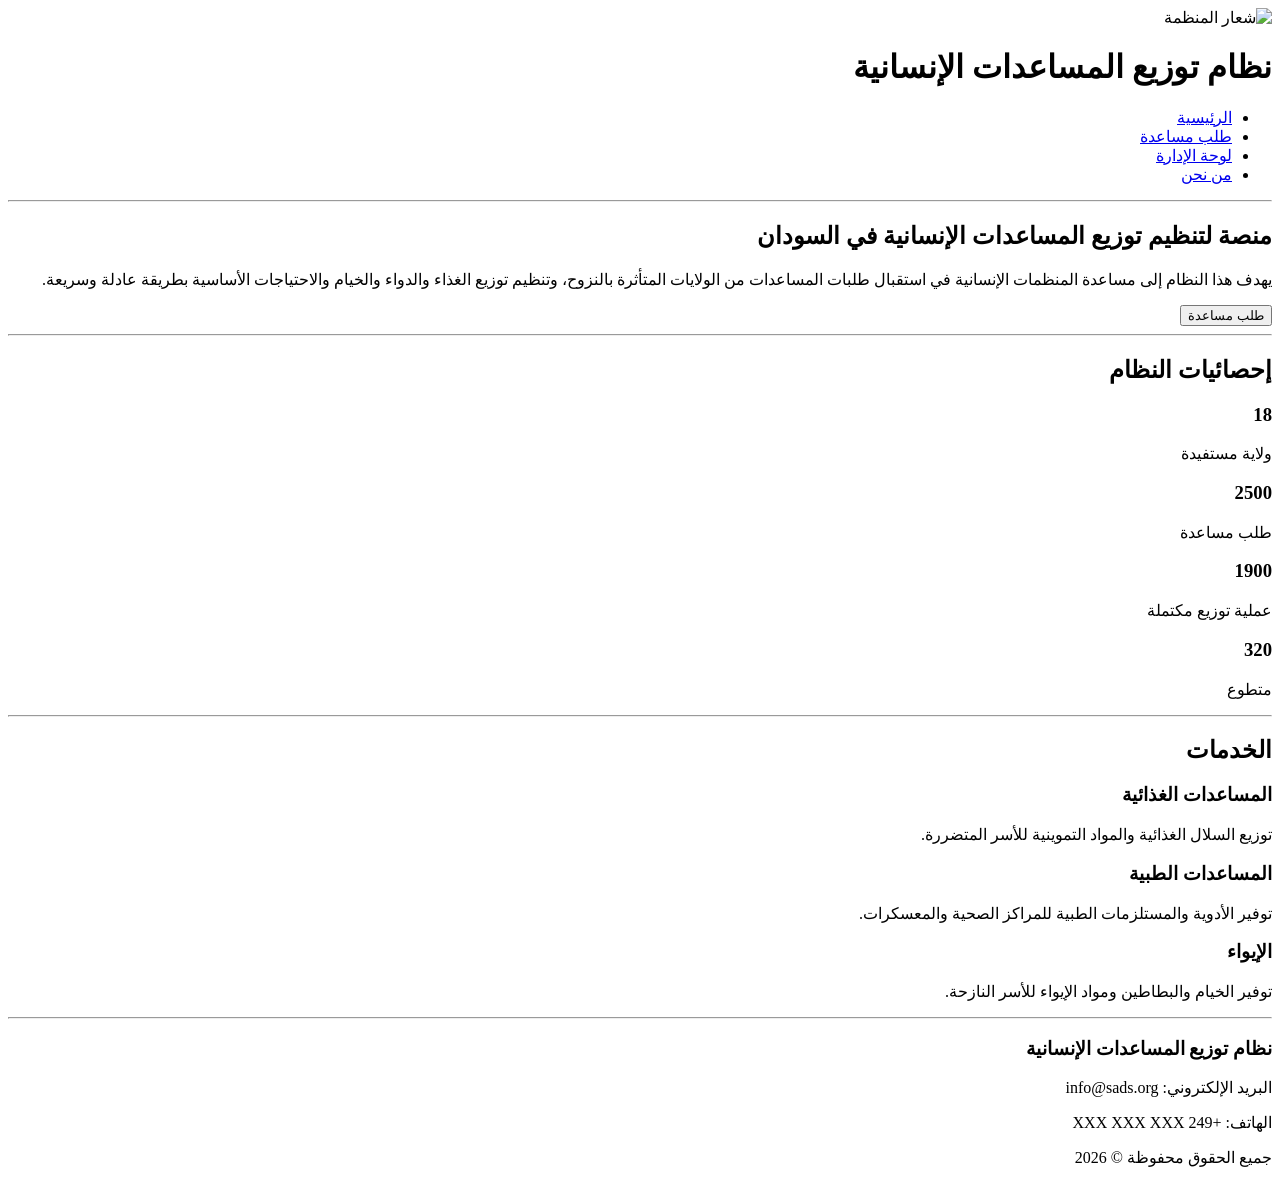
==== index.html @ 674c0995 "Add files via upload" ====
<!DOCTYPE html>
<html lang="ar" dir="rtl">

<head>
    <meta charset="UTF-8">
    <meta name="viewport" content="width=device-width, initial-scale=1.0">
   <link rel="stylesheet" href="css/style.css">
    <title>نظام توزيع المساعدات الإنسانية</title>
</head>

<body>
<script src="js/script.js"></script>
    <!-- رأس الصفحة -->
    <header>

        <div>
            <img src="images/logo.png" alt="شعار المنظمة" width="80">
            <h1>نظام توزيع المساعدات الإنسانية</h1>
        </div>

        <nav>
            <ul>
                <li><a href="index.html">الرئيسية</a></li>
                <li><a href="request.html">طلب مساعدة</a></li>
                <li><a href="dashboard.html">لوحة الإدارة</a></li>
                <li><a href="about.html">من نحن</a></li>
            </ul>
        </nav>

    </header>

    <hr>

    <!-- القسم الرئيسي -->
    <main>

        <section>

            <h2>منصة لتنظيم توزيع المساعدات الإنسانية في السودان</h2>

            <p>
                يهدف هذا النظام إلى مساعدة المنظمات الإنسانية في استقبال طلبات
                المساعدات من الولايات المتأثرة بالنزوح، وتنظيم توزيع الغذاء
                والدواء والخيام والاحتياجات الأساسية بطريقة عادلة وسريعة.
            </p>

            <button>طلب مساعدة</button>

        </section>

        <hr>

        <!-- الإحصائيات -->

        <section>

            <h2>إحصائيات النظام</h2>

            <div>
                <h3>18</h3>
                <p>ولاية مستفيدة</p>
            </div>

            <div>
                <h3>2500</h3>
                <p>طلب مساعدة</p>
            </div>

            <div>
                <h3>1900</h3>
                <p>عملية توزيع مكتملة</p>
            </div>

            <div>
                <h3>320</h3>
                <p>متطوع</p>
            </div>

        </section>

        <hr>

        <!-- الخدمات -->

        <section>

            <h2>الخدمات</h2>

            <article>

                <h3>المساعدات الغذائية</h3>

                <p>
                    توزيع السلال الغذائية والمواد التموينية للأسر المتضررة.
                </p>

            </article>

            <article>

                <h3>المساعدات الطبية</h3>

                <p>
                    توفير الأدوية والمستلزمات الطبية للمراكز الصحية والمعسكرات.
                </p>

            </article>

            <article>

                <h3>الإيواء</h3>

                <p>
                    توفير الخيام والبطاطين ومواد الإيواء للأسر النازحة.
                </p>

            </article>

        </section>

    </main>

    <hr>

    <!-- تذييل الصفحة -->

    <footer>

        <h3>نظام توزيع المساعدات الإنسانية</h3>

        <p>البريد الإلكتروني: info@sads.org</p>

        <p>الهاتف: +249 XXX XXX XXX</p>

        <p>جميع الحقوق محفوظة © 2026</p>

    </footer>

</body>

</html>
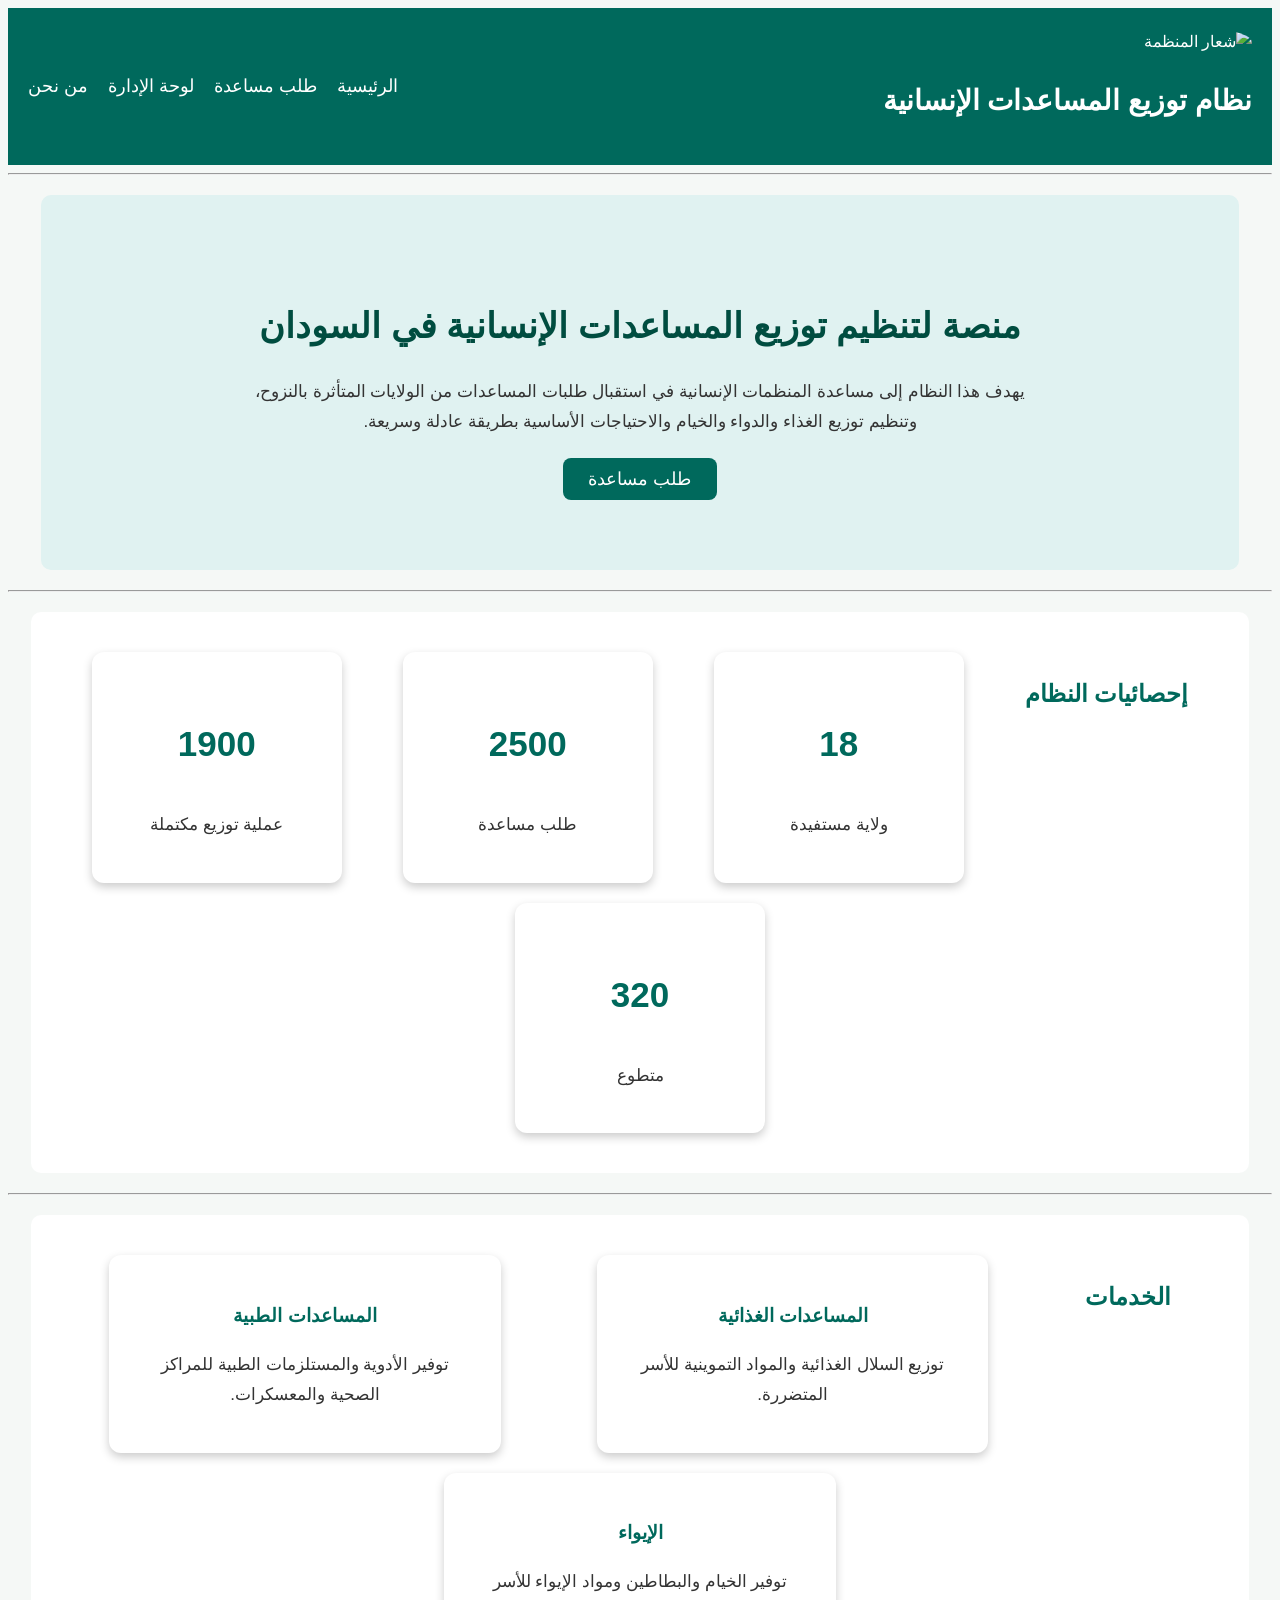
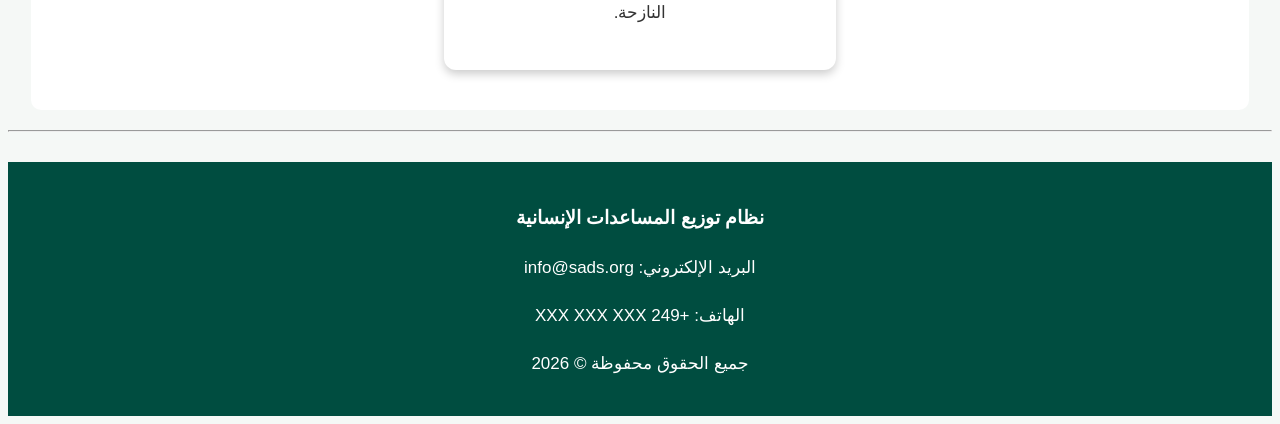
==== commit 303a833c: "Update index.html" ====
--- a/index.html
+++ b/index.html
@@ -4,7 +4,7 @@
 <head>
     <meta charset="UTF-8">
     <meta name="viewport" content="width=device-width, initial-scale=1.0">
-   <link rel="stylesheet" href="css/style.css">
+   <link rel="stylesheet" href="Style.css">
     <title>نظام توزيع المساعدات الإنسانية</title>
 </head>
 
@@ -138,4 +138,4 @@
 
 </body>
 
-</html>+</html>
--- a/Style.css
+++ b/Style.css
@@ -0,0 +1,1325 @@
+[23/07/2026 10:49] M K: <!DOCTYPE html>
+<html lang="ar" dir="rtl">
+
+<head>
+
+    <meta charset="UTF-8">
+    <meta name="viewport" content="width=device-width, initial-scale=1.0">
+
+    <title>طلب مساعدة - نظام توزيع المساعدات</title>
+
+</head>
+
+
+<body>
+
+
+<!-- رأس الصفحة -->
+
+<header>
+
+    <h1>نظام توزيع المساعدات الإنسانية</h1>
+
+    <nav>
+
+        <ul>
+
+            <li>
+                <a href="index.html">الرئيسية</a>
+            </li>
+
+            <li>
+                <a href="request.html">طلب مساعدة</a>
+            </li>
+
+            <li>
+                <a href="dashboard.html">لوحة الإدارة</a>
+            </li>
+
+            <li>
+                <a href="about.html">من نحن</a>
+            </li>
+
+        </ul>
+
+    </nav>
+
+</header>
+
+
+<hr>
+
+
+<!-- محتوى الصفحة -->
+
+<main>
+
+
+<section>
+
+
+<h2>نموذج طلب المساعدة الإنسانية</h2>
+
+
+<p>
+يرجى تعبئة البيانات التالية لإرسال طلب الاحتياجات الخاصة بالولاية أو مركز الإيواء.
+</p>
+
+
+
+<form>
+
+
+<!-- اسم الولاية -->
+
+<label>
+اسم الولاية:
+</label>
+
+<br>
+
+<select>
+
+<option>اختر الولاية</option>
+
+<option>الجزيرة</option>
+
+<option>الخرطوم</option>
+
+<option>نهر النيل</option>
+
+<option>كسلا</option>
+
+<option>القضارف</option>
+
+<option>النيل الأبيض</option>
+
+<option>شمال دارفور</option>
+
+<option>جنوب دارفور</option>
+
+</select>
+
+
+<br><br>
+
+
+
+<!-- اسم المعسكر -->
+
+<label>
+اسم مركز الإيواء / المعسكر:
+</label>
+
+<br>
+
+<input 
+type="text" 
+placeholder="أدخل اسم المعسكر">
+
+
+<br><br>
+
+
+
+<!-- اسم المسؤول -->
+
+<label>
+اسم مسؤول الطلب:
+</label>
+
+<br>
+
+<input 
+type="text" 
+placeholder="أدخل اسم المسؤول">
+
+
+<br><br>
+
+
+
+<!-- رقم الهاتف -->
+
+<label>
+رقم الهاتف:
+</label>
+
+<br>
+
+<input 
+type="tel" 
+placeholder="مثال: 0912345678">
+
+
+<br><br>
+
+
+
+<!-- نوع الاحتياج -->
+
+<label>
+نوع الاحتياج:
+</label>
+
+<br>
+
+
+<select>
+
+<option>اختر نوع المساعدة</option>
+
+<option>مواد غذائية</option>
+
+<option>أدوية</option>
+
+<option>مياه شرب</option>
+
+<option>خيام وإيواء</option>
+
+<option>ملابس</option>
+
+</select>
+
+
+<br><br>
+
+
+
+<!-- الكمية -->
+
+<label>
+الكمية المطلوبة:
+</label>
+
+<br>
+
+<input 
+type="number" 
+placeholder="أدخل الكمية">
+
+
+<br><br>
+
+
+
+<!-- درجة الأولوية -->
+
+<label>
+درجة الأولوية:
+</label>
+
+<br>
+
+
+<input type="radio" name="priority">
+عالية
+
+
+<input type="radio" name="priority">
+متوسطة
+
+
+<input type="radio" name="priority">
+منخفضة
+
+
+
+<br><br>
+
+
+
+<!-- الملاحظات -->
+
+<label>
+ملاحظات إضافية:
+</label>
+
+<br>
+
+
+<textarea 
+rows="5" 
+cols="40"
+placeholder="اكتب أي تفاصيل إضافية">
+</textarea>
+
+
+<br><br>
+
+
+
+<button type="submit">
+إرسال الطلب
+</button>
+
+
+
+</form>
+
+
+
+</section>
+
+
+</main>
+
+
+<hr>
+
+
+<!-- التذييل -->
+
+<footer>
+
+<p>
+© 2026 نظام توزيع المساعدات الإنسانية
+</p>
+
+</footer>
+
+
+
+</body>
+
+</html>
+[23/07/2026 10:51] M K: <!DOCTYPE html>
+<html lang="ar" dir="rtl">
+
+<head>
+
+    <meta charset="UTF-8">
+    <meta name="viewport" content="width=device-width, initial-scale=1.0">
+
+    <title>لوحة الإدارة - نظام توزيع المساعدات</title>
+
+</head>
+
+
+<body>
+
+
+<!-- رأس الصفحة -->
+
+<header>
+
+    <h1>نظام توزيع المساعدات الإنسانية</h1>
+
+
+    <nav>
+
+        <ul>
+
+            <li>
+                <a href="index.html">الرئيسية</a>
+            </li>
+
+            <li>
+                <a href="request.html">طلب مساعدة</a>
+            </li>
+
+            <li>
+                <a href="dashboard.html">لوحة الإدارة</a>
+            </li>
+
+            <li>
+                <a href="about.html">من نحن</a>
+            </li>
+
+        </ul>
+
+    </nav>
+
+
+</header>
+
+
+<hr>
+
+
+
+<!-- محتوى لوحة الإدارة -->
+
+<main>
+
+
+<section>
+
+
+<h2>
+لوحة متابعة طلبات المساعدات
+</h2>
+
+
+<p>
+من خلال هذه الصفحة يمكن لمسؤول المنظمة متابعة طلبات الولايات وحالة توزيع المساعدات.
+</p>
+
+
+
+<!-- البحث -->
+
+<div>
+
+
+<label>
+البحث عن طلب:
+</label>
+
+
+<input 
+type="search"
+placeholder="اكتب اسم الولاية أو نوع المساعدة">
+
+
+<button>
+بحث
+</button>
+
+
+</div>
+
+
+
+<br>
+
+
+
+<!-- جدول الطلبات -->
+
+
+<table border="1" width="100%">
+
+
+<thead>
+
+
+<tr>
+
+<th>رقم الطلب</th>
+
+<th>الولاية</th>
+
+<th>مركز الإيواء</th>
+
+<th>نوع المساعدة</th>
+
+<th>الكمية</th>
+
+<th>الأولوية</th>
+
+<th>الحالة</th>
+
+</tr>
+
+
+</thead>
+
+
+
+<tbody>
+
+
+<tr>
+
+<td>1</td>
+
+<td>الجزيرة</td>
+
+<td>معسكر السلام</td>
+
+<td>مواد غذائية</td>
+
+<td>500</td>
+
+<td>عالية</td>
+
+<td>قيد المراجعة</td>
+
+</tr>
+
+
+
+<tr>
+
+<td>2</td>
+
+<td>كسلا</td>
+
+<td>مركز الأمل</td>
+
+<td>أدوية</td>
+
+<td>200</td>
+
+<td>متوسطة</td>
+
+<td>تم التوزيع</td>
+
+</tr>
+
+
+
+<tr>
+
+<td>3</td>
+
+<td>النيل الأبيض</td>
+
+<td>معسكر الوحدة</td>
+
+<td>خيام</td>
+
+<td>100</td>
+
+<td>عالية</td>
+
+<td>قيد الانتظار</td>
+
+</tr>
+
+
+
+</tbody>
+
+
+</table>
+
+
+
+<br>
+
+
+
+<!-- إحصائيات -->
+
+<section>
+
+
+<h2>
+ملخص النظام
+</h2>
+
+
+<div>
+
+<h3>2500</h3>
+
+<p>
+إجمالي الطلبات
+</p>
+
+</div>
+
+
+
+<div>
+
+<h3>1900</h3>
+
+<p>
+طلبات مكتملة
+</p>
+
+</div>
+
+
+
+<div>
+
+<h3>600</h3>
+
+<p>
+طلبات قيد المعالجة
+</p>
+
+</div>
+
+
+
+</section>
+
+
+
+</section>
+
+
+
+</main>
+
+
+
+<hr>
+
+
+
+<!-- التذييل -->
+
+
+<footer>
+
+
+<p>
+© 2026 نظام توزيع المساعدات الإنسانية
+</p>
+
+
+</footer>
+
+
+
+</body>
+
+</html>
+[23/07/2026 10:53] M K: <!DOCTYPE html>
+<html lang="ar" dir="rtl">
+
+<head>
+
+    <meta charset="UTF-8">
+    <meta name="viewport" content="width=device-width, initial-scale=1.0">
+
+    <title>من نحن - نظام توزيع المساعدات الإنسانية</title>
+
+</head>
+
+
+<body>
+
+
+<!-- رأس الصفحة -->
+
+<header>
+
+    <h1>نظام توزيع المساعدات الإنسانية</h1>
+
+
+    <nav>
+
+        <ul>
+
+            <li>
+                <a href="index.html">الرئيسية</a>
+            </li>
+
+
+            <li>
+                <a href="request.html">طلب مساعدة</a>
+            </li>
+
+
+            <li>
+                <a href="dashboard.html">لوحة الإدارة</a>
+            </li>
+
+
+            <li>
+                <a href="about.html">من نحن</a>
+            </li>
+
+        </ul>
+
+    </nav>
+
+
+</header>
+
+
+<hr>
+
+
+
+<!-- محتوى الصفحة -->
+
+<main>
+
+
+<section>
+
+
+<h2>
+من نحن
+</h2>
+
+
+<p>
+
+نظام توزيع المساعدات الإنسانية هو منصة إلكترونية تهدف إلى
+تنظيم وإدارة عمليات توزيع الاحتياجات الأساسية للنازحين
+في الولايات السودانية المتأثرة بالأزمات.
+
+</p>
+
+
+</section>
+
+
+
+<hr>
+
+
+
+<section>
+
+
+<h2>
+رؤية المنظمة
+</h2>
+
+
+<p>
+
+الوصول إلى مجتمع يتم فيه توزيع المساعدات الإنسانية بطريقة
+منظمة وعادلة تضمن وصول الدعم إلى الأشخاص الأكثر احتياجًا.
+
+</p>
+
+
+</section>
+
+
+
+<hr>
+
+
+
+<section>
+
+
+<h2>
+رسالة المنظمة
+</h2>
+
+
+<p>
+
+استخدام التكنولوجيا لتسهيل عملية استقبال طلبات المساعدات،
+متابعة التوزيع، وتحسين التنسيق بين المنظمات والولايات.
+
+</p>
+
+
+</section>
+
+
+
+<hr>
+
+
+
+<section>
+
+
+<h2>
+أهداف النظام
+</h2>
+
+
+
+<ul>
+
+
+<li>
+تنظيم طلبات المساعدات الإنسانية.
+</li>
+
+
+<li>
+تسهيل متابعة عمليات التوزيع.
+</li>
+
+
+<li>
+تقليل تكرار توزيع المساعدات لنفس المستفيدين.
+</li>
+
+
+<li>
+توفير قاعدة بيانات للولايات ومراكز الإيواء.
+</li>
+
+
+<li>
+تحسين سرعة الاستجابة للاحتياجات الطارئة.
+</li>
+
+
+</ul>
+
+
+
+</section>
+
+
+
+<hr>
+
+
+
+<section>
+
+
+<h2>
+تواصل معنا
+</h2>
+
+
+<p>
+البريد الإلكتروني:
+info@sads.org
+</p>
+
+
+<p>
+رقم الهاتف:
++249 XXX XXX XXX
+</p>
+
+
+<p>
+الموقع:
+السودان
+</p>
+
+
+</section>
+
+
+
+</main>
+
+
+
+<hr>
+
+
+
+<footer>
+
+
+<p>
+© 2026 نظام توزيع المساعدات الإنسانية - جميع الحقوق محفوظة
+</p>
+
+
+</footer>
+
+
+
+</body>
+
+</html>
+[23/07/2026 10:55] M K: /* إعدادات عامة */
+
+* {
+    margin: 0;
+    padding: 0;
+    box-sizing: border-box;
+}
+
+
+body {
+
+    font-family: "Tahoma", sans-serif;
+    direction: rtl;
+    background-color: #f5f8f6;
+    color: #333;
+    line-height: 1.8;
+
+}
+
+
+/* تنسيق الرأس */
+
+header {
+
+    background-color: #00695c;
+    color: white;
+    padding: 20px;
+    display: flex;
+    justify-content: space-between;
+    align-items: center;
+
+}
+
+
+header h1 {
+
+    font-size: 28px;
+
+}
+
+
+/* القائمة */
+
+nav ul {
+
+    list-style: none;
+    display: flex;
+    gap: 20px;
+
+}
+
+
+nav ul li a {
+
+    color: white;
+    text-decoration: none;
+    font-size: 18px;
+
+}
+
+
+nav ul li a:hover {
+
+    color: #ffeb3b;
+
+}
+
+
+/* الأقسام */
+
+section {
+
+    padding: 40px;
+    margin: 20px auto;
+    width: 90%;
+    background-color: white;
+    border-radius: 10px;
+
+}
+
+
+/* العناوين */
+
+h2 {
+
+    color: #00695c;
+    margin-bottom: 20px;
+    text-align: center;
+
+}
+
+
+/* الفقرات */
+
+p {
+
+    font-size: 17px;
+
+}
+/* القسم الرئيسي Hero */
+
+main section:first-child {
+
+    text-align: center;
+    padding: 70px 30px;
+    background-color: #e0f2f1;
+
+}
+
+
+main section:first-child h2 {
+
+    font-size: 35px;
+    color: #004d40;
+
+}
+
+
+main section:first-child p {
+
+    max-width: 800px;
+    margin: 20px auto;
+
+}
+
+
+/* زر طلب المساعدة */
+
+button {
+
+    background-color: #00695c;
+    color: white;
+    border: none;
+    padding: 12px 30px;
+    font-size: 18px;
+    border-radius: 8px;
+    cursor: pointer;
+
+}
+
+
+button:hover {
+
+    background-color: #004d40;
+
+}
+
+
+/* بطاقات الإحصائيات */
+
+section:nth-of-type(2) {
+
+    display: flex;
+    justify-content: space-around;
+    gap: 20px;
+    flex-wrap: wrap;
+
+}
+
+
+section:nth-of-type(2) div {
+
+    background-color: #ffffff;
+    width: 200px;
+    padding: 25px;
+    text-align: center;
+    border-radius: 12px;
+    box-shadow: 0 4px 10px #ccc;
+
+}
+
+
+section:nth-of-type(2) h3 {
+
+    font-size: 35px;
+    color: #00695c;
+
+}
+
+
+/* الخدمات */
+
+section:nth-of-type(3) {
+
+    display: flex;
+    justify-content: space-around;
+    gap: 20px;
+    flex-wrap: wrap;
+
+}
+
+
+article {
+
+    width: 30%;
+    min-width: 250px;
+    background-color: #ffffff;
+    padding: 25px;
+    text-align: center;
+    border-radius: 12px;
+    box-shadow: 0 4px 10px #ccc;
+
+}
+
+
+article h3 {
+
+    color: #00695c;
+    margin-bottom: 15px;
+
+}
+
+
+/* Footer */
+
+footer {
+
+    background-color: #004d40;
+    color: white;
+    text-align: center;
+    padding: 20px;
+    margin-top: 30px;
+
+}
+/* تنسيق نموذج طلب المساعدة */
+
+form {
+
+    width: 80%;
+    margin: auto;
+    background-color: #ffffff;
+    padding: 30px;
+    border-radius: 12px;
+    box-shadow: 0 4px 12px #ccc;
+
+}
+
+
+form label {
+
+    display: block;
+    margin-bottom: 8px;
+    color: #00695c;
+    font-size: 18px;
+    font-weight: bold;
+
+}
+
+
+
+input,
+select,
+textarea {
+
+    width: 100%;
+    padding: 12px;
+    margin-bottom: 20px;
+    border: 1px solid #ccc;
+    border-radius: 8px;
+    font-size: 16px;
+
+}
+
+
+
+input:focus,
+select:focus,
+textarea:focus {
+
+    outline: none;
+    border-color: #00695c;
+
+}
+
+
+/* خيارات الأولوية */
+
+input[type="radio"] {
+
+    width: auto;
+    margin-left: 10px;
+
+}
+
+
+/* زر إرسال الطلب */
+
+form button {
+
+    width: 100%;
+    background-color: #00897b;
+
+}
+
+
+form button:hover {
+
+    background-color: #004d40;
+
+}
+/* تصميم لوحة الإدارة */
+
+
+/* مربع البحث */
+
+main input[type="search"] {
+
+    width: 60%;
+    display: inline-block;
+    margin-left: 10px;
+
+}
+
+
+main button {
+
+    padding: 10px 25px;
+
+}
+
+
+/* تصميم الجدول */
+
+table {
+
+    width: 95%;
+    margin: 30px auto;
+    border-collapse: collapse;
+    background-color: white;
+    box-shadow: 0 4px 12px #ccc;
+
+}
+
+
+table th {
+
+    background-color: #00695c;
+    color: white;
+    padding: 15px;
+    font-size: 17px;
+
+}
+
+
+table td {
+
+    padding: 12px;
+    text-align: center;
+    border-bottom: 1px solid #ddd;
+
+}
+
+
+table tr:hover {
+
+    background-color: #e0f2f1;
+
+}
+
+
+/* قسم الإحصائيات في لوحة الإدارة */
+
+main section section {
+
+    display: flex;
+    justify-content: center;
+    gap: 20px;
+    flex-wrap: wrap;
+
+}
+
+
+main section section div {
+
+    background-color: white;
+    width: 220px;
+    padding: 25px;
+    text-align: center;
+    border-radius: 12px;
+    box-shadow: 0 4px 10px #ccc;
+
+}
+
+
+main section section h3 {
+
+    font-size: 35px;
+    color: #00695c;
+
+}
+
+/* تصميم صفحة من نحن */
+
+main section ul {
+
+    width: 80%;
+    margin: auto;
+    padding: 20px;
+
+}
+
+
+main section ul li {
+
+    background-color: white;
+    margin: 10px;
+    padding: 15px;
+    border-radius: 8px;
+    list-style-position: inside;
+    box-shadow: 0 3px 8px #ddd;
+
+}
+
+
+/* أقسام التواصل */
+
+main section p {
+
+    text-align: center;
+
+}
+
+
+/* تصميم الصور */
+
+img {
+
+    border-radius: 50%;
+
+}
+
+
+/* Responsive للموبايل */
+
+@media (max-width: 768px) {
+
+
+    header {
+
+        flex-direction: column;
+        text-align: center;
+
+    }
+
+
+    nav ul {
+
+        flex-direction: column;
+        margin-top: 20px;
+
+    }
+
+
+    section {
+
+        width: 95%;
+        padding: 20px;
+
+    }
+
+
+    section:nth-of-type(2),
+    section:nth-of-type(3) {
+
+        flex-direction: column;
+        align-items: center;
+
+    }
+
+
+    article {
+
+        width: 90%;
+
+    }
+
+
+    form {
+
+        width: 95%;
+
+    }
+
+
+    table {
+
+        font-size: 12px;
+        overflow-x: auto;
+
+    }
+
+
+    main section section div {
+
+        width: 90%;
+
+    }
+
+
+    h1 {
+
+        font-size: 22px;
+
+    }
+
+
+    h2 {
+
+        font-size: 25px;
+
+    }
+
+
+}
